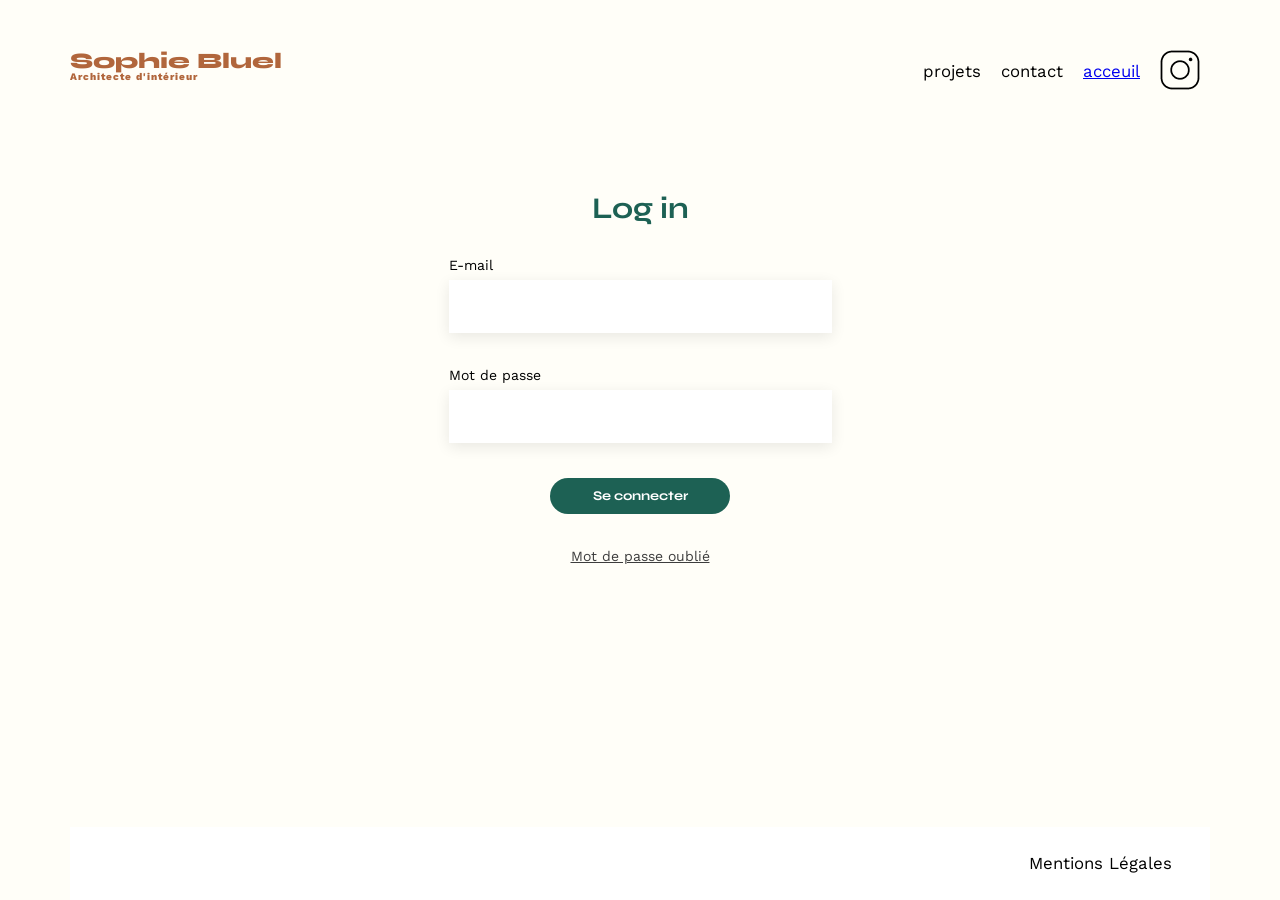
==== FrontEnd/login.html @ 019674e8 "Add login form page design" ====
<!DOCTYPE html>
<html lang="fr">

<head>
    <meta charset="UTF-8">
    <title>Sophie Bluel - Architecte d'intérieur</title>
    <meta name="viewport" content="width=device-width, initial-scale=1.0">
    <link rel="preconnect" href="https://fonts.googleapis.com">
    <link rel="preconnect" href="https://fonts.gstatic.com" crossorigin>
    <link href="https://fonts.googleapis.com/css2?family=Syne:wght@700;800&family=Work+Sans&display=swap"
        rel="stylesheet">
    <meta name="description" content="">
    <link rel="stylesheet" href="./assets/style.css">
</head>

<body>
    <header>
        <h1>Sophie Bluel <span>Architecte d'intérieur</span></h1>
        <nav>
            <ul>
                <li>projets</li>
                <li>contact</li>
                <li><a href="index.html">acceuil</a></li>
                <li><img src="./assets/icons/instagram.png" alt="Instagram"></li>
            </ul>
        </nav>
    </header>
    <main>
        <section id="login">
            <form action="get">
                <h2>Log in</h2>
                <div class="input-container">
                    <label for="mail">E-mail</label>
                    <input type="mail" id="mail">
                </div>
                <div class="input-container">
                    <label for="password">Mot de passe</label>
                    <input type="password" id="password">
                </div>
                <input type="submit" name="" id="connect" value="Se connecter">
                <a href="#">Mot de passe oublié</a>
            </form>
        </section>
    </main>
    <footer>
        <nav>
            <ul>
                <li>Mentions Légales</li>
            </ul>
        </nav>
    </footer>
</body>

</html>
---- FrontEnd/assets/style.css ----
/* http://meyerweb.com/eric/tools/css/reset/
   v2.0 | 20110126
   License: none (public domain)
*/

html,
body,
div,
span,
applet,
object,
iframe,
h1,
h2,
h3,
h4,
h5,
h6,
p,
blockquote,
pre,
a,
abbr,
acronym,
address,
big,
cite,
code,
del,
dfn,
em,
img,
ins,
kbd,
q,
s,
samp,
small,
strike,
strong,
sub,
sup,
tt,
var,
b,
u,
i,
center,
dl,
dt,
dd,
ol,
ul,
li,
fieldset,
form,
label,
legend,
table,
caption,
tbody,
tfoot,
thead,
tr,
th,
td,
article,
aside,
canvas,
details,
embed,
figure,
figcaption,
footer,
header,
hgroup,
menu,
nav,
output,
ruby,
section,
summary,
time,
mark,
audio,
video {
	margin: 0;
	padding: 0;
	border: 0;
	font-size: 100%;
	font: inherit;
	vertical-align: baseline;
}

/* HTML5 display-role reset for older browsers */
article,
aside,
details,
figcaption,
figure,
footer,
header,
hgroup,
menu,
nav,
section {
	display: block;
}

body {
	line-height: 1;
}

ol,
ul {
	list-style: none;
}

blockquote,
q {
	quotes: none;
}

blockquote:before,
blockquote:after,
q:before,
q:after {
	content: '';
	content: none;
}

table {
	border-collapse: collapse;
	border-spacing: 0;
}

/** end reset css**/
body {
	max-width: 1140px;
	margin: auto;
	font-family: 'Work Sans';
	font-size: 14px;
	background-color: rgba(255, 254, 248, 1);
	display: flex;
	flex-direction: column;
	min-height: 100vh;
}

main{
	flex: 1;
}

header {
	display: flex;
	justify-content: space-between;
	margin: 50px 0
}

.login-link {
	cursor: pointer;
}

section {
	margin: 50px 0
}

h1 {
	display: flex;
	flex-direction: column;
	font-family: 'Syne';
	font-size: 22px;
	font-weight: 800;
	color: #B1663C
}

h1>span {
	font-family: 'Work Sans';
	font-size: 10px;
	letter-spacing: 0.1em;
	;
}

h2 {
	font-family: 'Syne';
	font-weight: 700;
	font-size: 30px;
	color: #1D6154
}

nav ul {
	display: flex;
	align-items: center;
	list-style-type: none;

}

nav li {
	padding: 0 10px;
	font-size: 1.2em;
}

li:hover {
	color: #B1663C;
}

#introduction {
	display: flex;
	align-items: center;
}

#introduction figure {
	flex: 1
}

#introduction img {
	display: block;
	margin: auto;
	width: 80%;
}

#introduction article {
	flex: 1
}

#introduction h2 {
	margin-bottom: 1em;
}

#introduction p {
	margin-bottom: 0.5em;
}

.filters-container {
	display: flex;
	justify-content: center;
	gap: 15px;
}

#portfolio h2 {
	text-align: center;
	margin-bottom: 1em;
}

/********** Filters buttons ************/
.filters-container button {
	font-family: "syne";
	font-weight: 700;
	font-size: 16px;
	font-style: bold;
	margin-bottom: 30px;
	border: 1px solid rgba(29, 97, 84, 1);
	background-color: transparent;
	padding: 8px 20px;
	border-radius: 60px;
	color: rgba(29, 97, 84, 1);
	transition: transform .3s ease, background-color .3s ease, color .3s ease;
}

.filters-container button:active {
	transform: translateY(2px);
}

.filters-container button:focus {
	background-color: #1D6154;
	color: white;
}

/*****************************************/

.gallery {
	width: 100%;
	display: grid;
	grid-template-columns: 1fr 1fr 1fr;
	grid-column-gap: 20px;
	grid-row-gap: 20px;
}

.gallery img {
	width: 100%;

}

#contact {
	width: 50%;
	margin: auto;
}

#contact>* {
	text-align: center;

}

#contact h2 {
	margin-bottom: 20px;
}

#contact form {
	text-align: left;
	margin-top: 30px;
	display: flex;
	flex-direction: column;
}

#contact input {
	height: 50px;
	font-size: 1.2em;
	border: none;
	box-shadow: 0px 4px 14px rgba(0, 0, 0, 0.09);
}

#contact label {
	margin: 2em 0 1em 0;
}

#contact textarea {
	border: none;
	box-shadow: 0px 4px 14px rgba(0, 0, 0, 0.09);
}

input[type="submit"] {
	font-family: 'Syne';
	font-weight: 700;
	color: white;
	background-color: #1D6154;
	margin: 2em auto;
	width: 180px;
	text-align: center;
	border-radius: 60px;
}

footer {
	background-color: white;
}


footer nav ul {
	display: flex;
	justify-content: flex-end;
	margin: 2em
}


#login {
	display: flex;
	justify-content: center;
	align-items: center;
}

#login form {
	display: flex;
	flex-direction: column;
	justify-content: center;
	align-items: center;
	gap: 35px;
}

#login a{
	color: rgba(61, 61, 61, 1);
}

.input-container {
	display: flex;
	flex-direction: column;
	gap: 8px;
}

#connect {
	margin: 0;
	border: none;
	padding: 10px 15px;
}

#mail,
#password {
	width: 379px;
	height: 51px;
	border: none;
	box-shadow: 0 4px 14px rgba(0, 0, 0, 0.09);
}

label {
	font-weight: 500px;
}
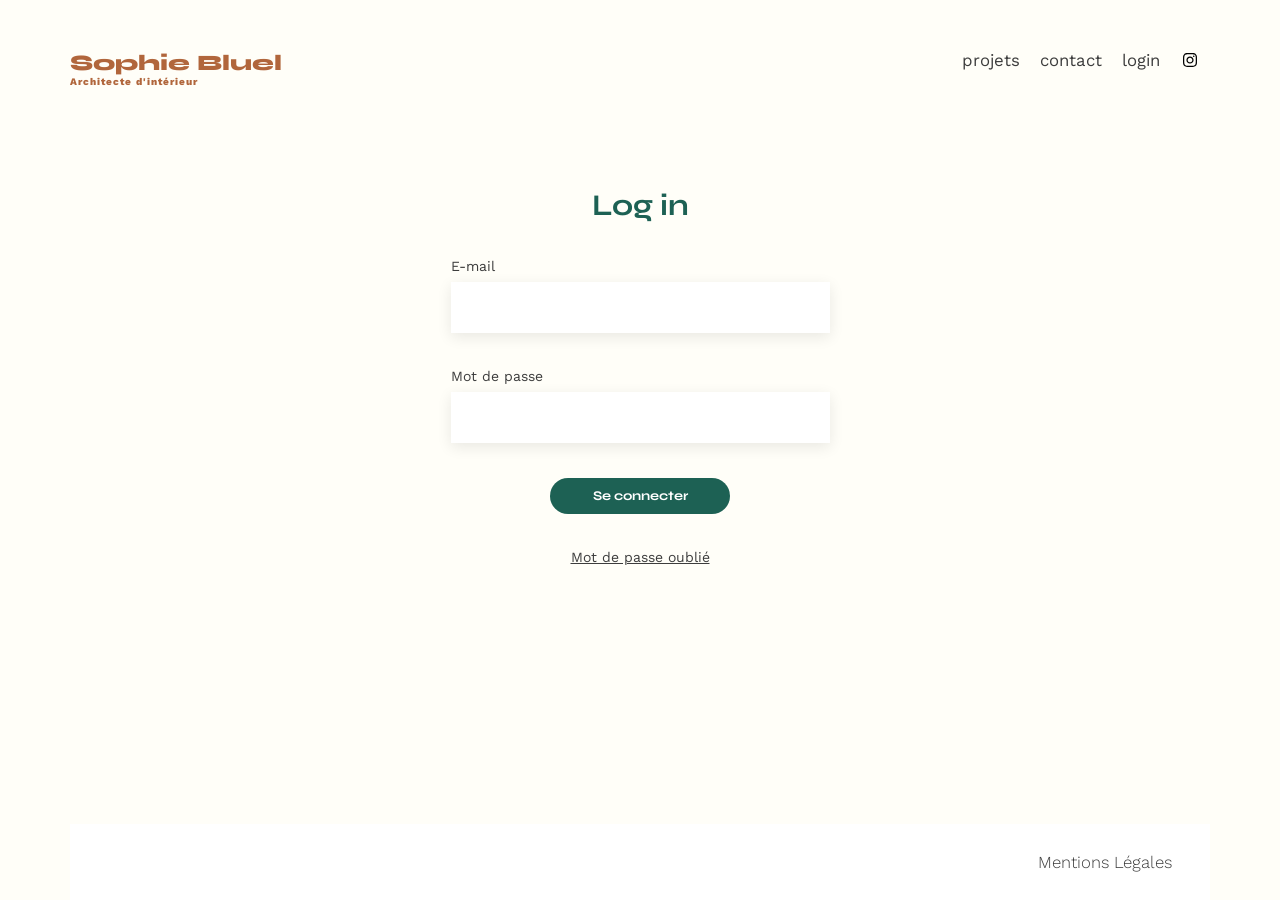
==== commit 638d8d68: "Improve CSS to better match Figma design" ====
--- a/FrontEnd/login.html
+++ b/FrontEnd/login.html
@@ -18,10 +18,10 @@
         <h1>Sophie Bluel <span>Architecte d'intérieur</span></h1>
         <nav>
             <ul>
-                <li>projets</li>
-                <li>contact</li>
-                <li><a href="index.html">acceuil</a></li>
-                <li><img src="./assets/icons/instagram.png" alt="Instagram"></li>
+                <li><a href="index.html">projets</a></li>
+                <li><a href="#contact">contact</a></li>
+                <li><a href="login.html">login</a></li>
+                <li><a href=""><img src="./assets/icons/instagram-brands-solid-full.svg" alt="Instagram" class="instagram-icon"></a></li>
             </ul>
         </nav>
     </header>
--- a/FrontEnd/assets/style.css
+++ b/FrontEnd/assets/style.css
@@ -1,149 +1,37 @@
-/* http://meyerweb.com/eric/tools/css/reset/
-   v2.0 | 20110126
-   License: none (public domain)
-*/
-
-html,
-body,
-div,
-span,
-applet,
-object,
-iframe,
-h1,
-h2,
-h3,
-h4,
-h5,
-h6,
-p,
-blockquote,
-pre,
-a,
-abbr,
-acronym,
-address,
-big,
-cite,
-code,
-del,
-dfn,
-em,
-img,
-ins,
-kbd,
-q,
-s,
-samp,
-small,
-strike,
-strong,
-sub,
-sup,
-tt,
-var,
-b,
-u,
-i,
-center,
-dl,
-dt,
-dd,
-ol,
-ul,
-li,
-fieldset,
-form,
-label,
-legend,
-table,
-caption,
-tbody,
-tfoot,
-thead,
-tr,
-th,
-td,
-article,
-aside,
-canvas,
-details,
-embed,
-figure,
-figcaption,
-footer,
-header,
-hgroup,
-menu,
-nav,
-output,
-ruby,
-section,
-summary,
-time,
-mark,
-audio,
-video {
+*,
+*::before,
+*:after{
 	margin: 0;
 	padding: 0;
-	border: 0;
-	font-size: 100%;
-	font: inherit;
-	vertical-align: baseline;
-}
-
-/* HTML5 display-role reset for older browsers */
-article,
-aside,
-details,
-figcaption,
-figure,
-footer,
-header,
-hgroup,
-menu,
-nav,
-section {
-	display: block;
-}
-
-body {
-	line-height: 1;
-}
-
-ol,
-ul {
-	list-style: none;
-}
-
-blockquote,
-q {
-	quotes: none;
-}
-
-blockquote:before,
-blockquote:after,
-q:before,
-q:after {
-	content: '';
-	content: none;
-}
-
-table {
-	border-collapse: collapse;
-	border-spacing: 0;
-}
-
-/** end reset css**/
+	box-sizing: border-box;
+}
+
+:root{
+	--main-color: rgba(61, 61, 61, 1);
+	--main-background-color:rgba(255, 254, 248, 1);
+}
+
 body {
 	max-width: 1140px;
 	margin: auto;
 	font-family: 'Work Sans';
 	font-size: 14px;
-	background-color: rgba(255, 254, 248, 1);
+	background-color: var(--main-background-color) ;
 	display: flex;
 	flex-direction: column;
 	min-height: 100vh;
+	color: var(--main-color)
+}
+
+a{
+	text-decoration: none;
+	color: var(--main-color);
+	
+}
+
+ol,
+ul {
+	list-style: none;
 }
 
 main{
@@ -154,6 +42,18 @@
 	display: flex;
 	justify-content: space-between;
 	margin: 50px 0
+}
+
+header nav ul{
+	display: flex;
+	align-items: center;
+}
+
+
+.instagram-icon{
+	width: 20px;
+	display: block;
+
 }
 
 .login-link {
@@ -191,7 +91,6 @@
 	display: flex;
 	align-items: center;
 	list-style-type: none;
-
 }
 
 nav li {
@@ -333,10 +232,12 @@
 }
 
 
+
 footer nav ul {
 	display: flex;
 	justify-content: flex-end;
-	margin: 2em
+	margin: 2em;
+	font-weight: 300;
 }
 
 
@@ -356,6 +257,7 @@
 
 #login a{
 	color: rgba(61, 61, 61, 1);
+	text-decoration:underline;
 }
 
 .input-container {
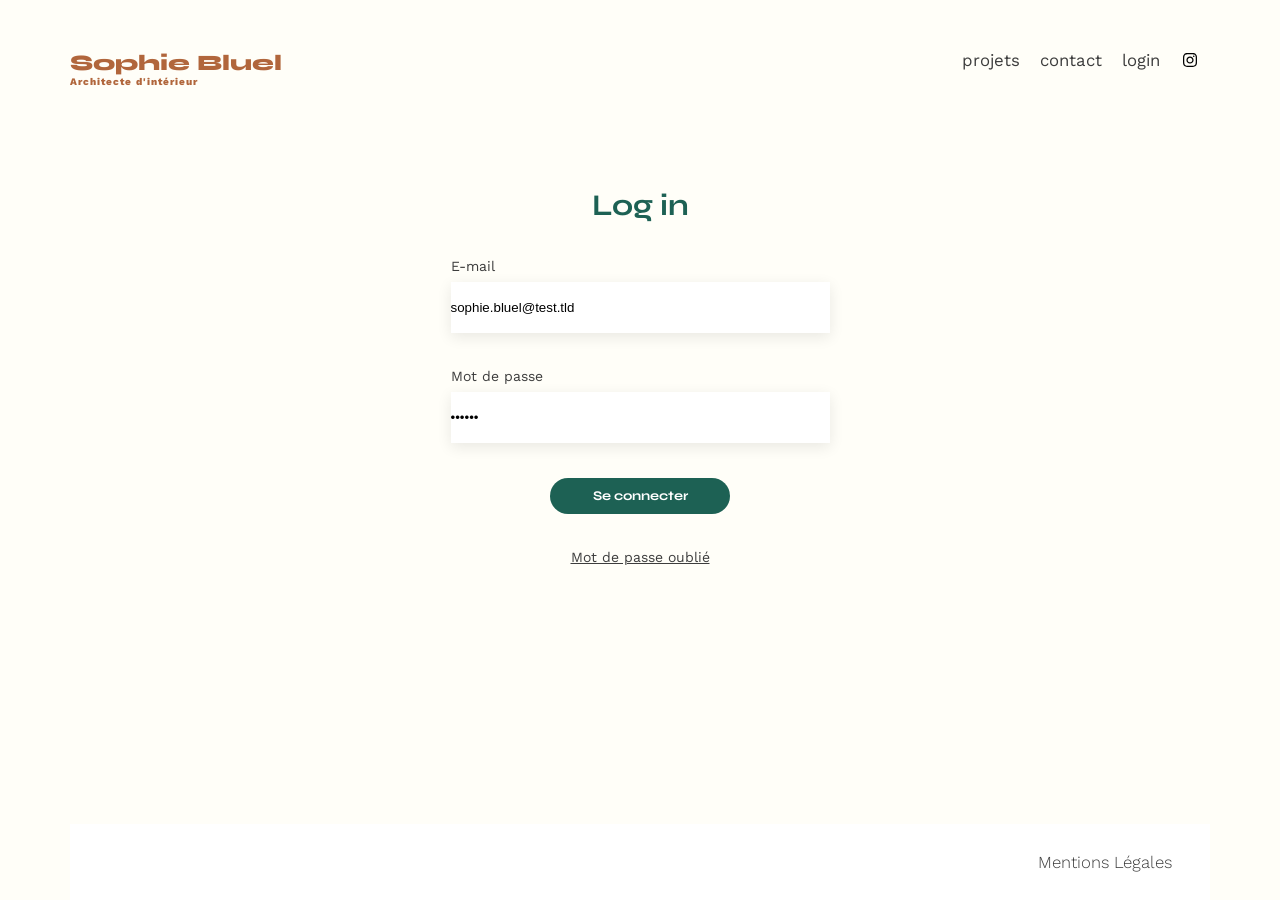
==== commit 8faad968: "Add login authentication with redirect, logout state, and error message handling" ====
--- a/FrontEnd/login.html
+++ b/FrontEnd/login.html
@@ -20,22 +20,22 @@
             <ul>
                 <li><a href="index.html">projets</a></li>
                 <li><a href="#contact">contact</a></li>
-                <li><a href="login.html">login</a></li>
+                <li><a href="login.html" class="login-link">login</a></li>
                 <li><a href=""><img src="./assets/icons/instagram-brands-solid-full.svg" alt="Instagram" class="instagram-icon"></a></li>
             </ul>
         </nav>
     </header>
     <main>
         <section id="login">
-            <form action="get">
+            <form action="get" class="login-form">
                 <h2>Log in</h2>
                 <div class="input-container">
-                    <label for="mail">E-mail</label>
-                    <input type="mail" id="mail">
+                    <label for="mail" >E-mail</label>
+                    <input type="mail" id="mail" value="sophie.bluel@test.tld">
                 </div>
                 <div class="input-container">
-                    <label for="password">Mot de passe</label>
-                    <input type="password" id="password">
+                    <label for="password" >Mot de passe</label>
+                    <input type="password" id="password" value="S0phie">
                 </div>
                 <input type="submit" name="" id="connect" value="Se connecter">
                 <a href="#">Mot de passe oublié</a>
@@ -49,6 +49,7 @@
             </ul>
         </nav>
     </footer>
+    <script type="module" src="./js/login.js"></script>
 </body>
 
 </html>
--- a/FrontEnd/assets/style.css
+++ b/FrontEnd/assets/style.css
@@ -282,4 +282,8 @@
 
 label {
 	font-weight: 500px;
+}
+
+.login-error-message{
+	color: red;
 }
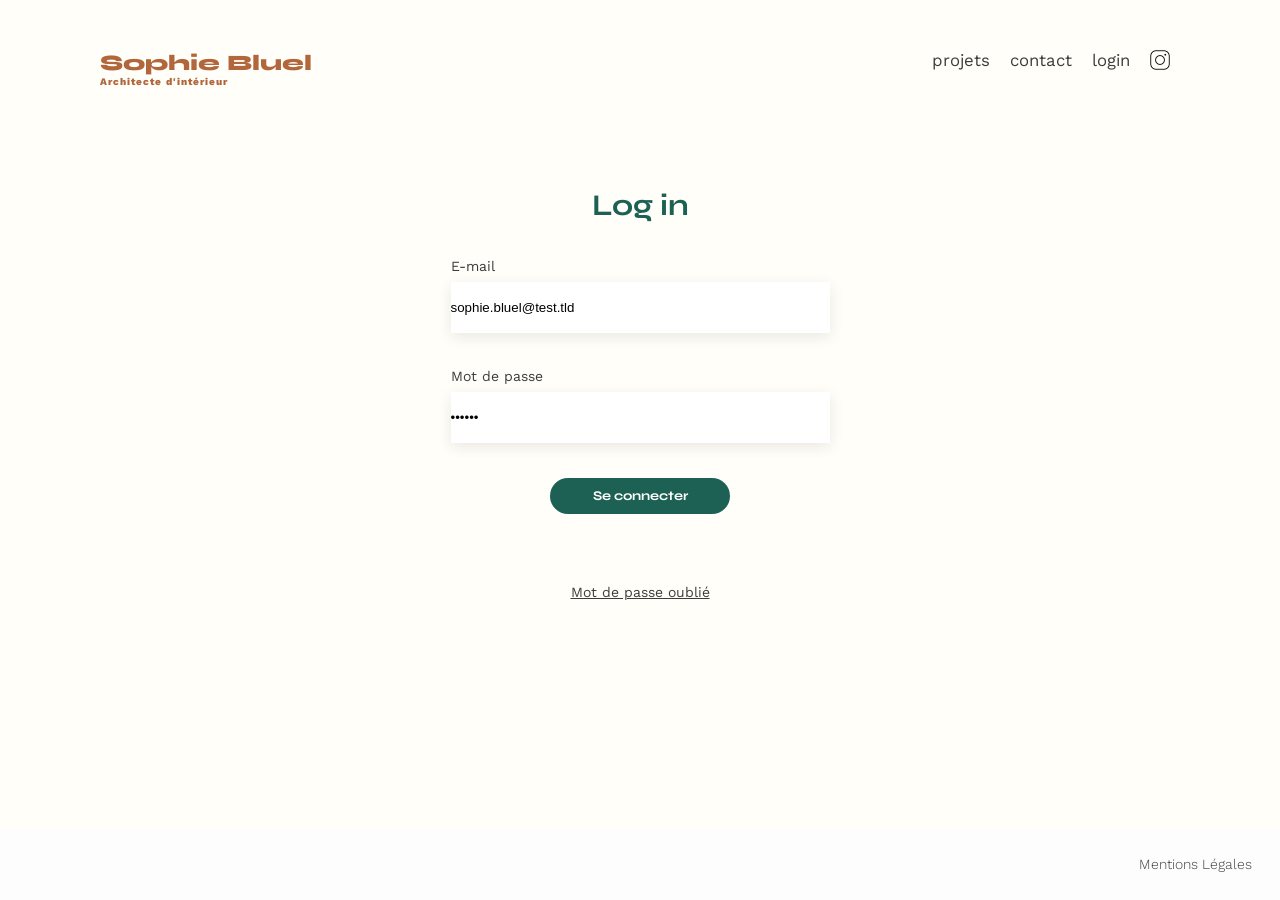
==== commit 5fe89431: "Add responsive design" ====
--- a/FrontEnd/login.html
+++ b/FrontEnd/login.html
@@ -16,25 +16,26 @@
 <body>
     <header>
         <h1>Sophie Bluel <span>Architecte d'intérieur</span></h1>
-        <nav>
+        <nav class="nav-hamburger">
             <ul>
                 <li><a href="index.html">projets</a></li>
                 <li><a href="#contact">contact</a></li>
                 <li><a href="login.html" class="login-link">login</a></li>
-                <li><a href=""><img src="./assets/icons/instagram-brands-solid-full.svg" alt="Instagram" class="instagram-icon"></a></li>
+  				<li><img src="./assets/icons/instagram.png" alt="Instagram" class="instagram-icon"></li>
             </ul>
         </nav>
+
     </header>
     <main>
         <section id="login">
-            <form action="get" class="login-form">
+            <form class="login-form">
                 <h2>Log in</h2>
                 <div class="input-container">
-                    <label for="mail" >E-mail</label>
+                    <label for="mail">E-mail</label>
                     <input type="mail" id="mail" value="sophie.bluel@test.tld">
                 </div>
                 <div class="input-container">
-                    <label for="password" >Mot de passe</label>
+                    <label for="password">Mot de passe</label>
                     <input type="password" id="password" value="S0phie">
                 </div>
                 <input type="submit" name="" id="connect" value="Se connecter">
@@ -43,13 +44,11 @@
         </section>
     </main>
     <footer>
-        <nav>
-            <ul>
-                <li>Mentions Légales</li>
-            </ul>
-        </nav>
+        <a href="#">Mentions Légales</a>
     </footer>
     <script type="module" src="./js/login.js"></script>
+    <script type="module" src="./js/gallery.js"></script>
+
 </body>
 
 </html>
--- a/FrontEnd/assets/style.css
+++ b/FrontEnd/assets/style.css
@@ -1,32 +1,53 @@
 *,
 *::before,
-*:after{
+*:after {
 	margin: 0;
 	padding: 0;
 	box-sizing: border-box;
 }
 
-:root{
+:root {
 	--main-color: rgba(61, 61, 61, 1);
-	--main-background-color:rgba(255, 254, 248, 1);
+	--main-background-color: rgba(255, 254, 248, 1);
 }
 
 body {
-	max-width: 1140px;
-	margin: auto;
+	width: 100%;
+	max-width: 1440px;
+	margin: 0 auto;
+	padding: 0 100px;
 	font-family: 'Work Sans';
 	font-size: 14px;
-	background-color: var(--main-background-color) ;
+	background-color: var(--main-background-color);
 	display: flex;
 	flex-direction: column;
 	min-height: 100vh;
-	color: var(--main-color)
-}
-
-a{
+	color: var(--main-color);
+	position: relative;
+}
+
+.editing-mode-hero {
+	width: 100%;
+	height: 59px;
+	background-color: rgba(0, 0, 0, 1);
+	color: white;
+	display: flex;
+	justify-content: center;
+	align-items: center;
+	gap: 10px;
+	position: fixed;
+	left: 0;
+	top: 0;
+}
+
+.edit-mode-icon {
+	height: 15.58px;
+}
+
+a {
 	text-decoration: none;
 	color: var(--main-color);
-	
+
 }
 
 ol,
@@ -34,7 +55,7 @@
 	list-style: none;
 }
 
-main{
+main {
 	flex: 1;
 }
 
@@ -44,13 +65,17 @@
 	margin: 50px 0
 }
 
-header nav ul{
-	display: flex;
-	align-items: center;
-}
-
-
-.instagram-icon{
+header nav ul {
+	display: flex;
+	align-items: center;
+}
+
+.menu-hamburger {
+	display: none;
+}
+
+
+.instagram-icon {
 	width: 20px;
 	display: block;
 
@@ -77,7 +102,6 @@
 	font-family: 'Work Sans';
 	font-size: 10px;
 	letter-spacing: 0.1em;
-	;
 }
 
 h2 {
@@ -87,6 +111,14 @@
 	color: #1D6154
 }
 
+h3 {
+	text-align: center;
+	font-size: 26px;
+	font-weight: 400;
+	font-family: "work sans";
+	color: rgba(0, 0, 0, 1);
+}
+
 nav ul {
 	display: flex;
 	align-items: center;
@@ -133,15 +165,44 @@
 	display: flex;
 	justify-content: center;
 	gap: 15px;
+	margin-top: 1rem;
+}
+
+/******* Editing mode *********/
+.portfolio-header {
+	display: flex;
+	justify-content: center;
+	align-items: center;
+	gap: 40px;
+	margin: 92px 0;
+}
+
+.editing-button {
+	display: flex;
+	gap: 10px;
+	border: none;
+	background: none;
+	font-size: 14px;
+	font-family: "work sans";
+	cursor: pointer;
+	transition: transform .1s ease;
+}
+
+.editing-button:active {
+	transform: translateY(2px);
+}
+
+.editing-button img {
+	height: 15.58px;
 }
 
 #portfolio h2 {
 	text-align: center;
-	margin-bottom: 1em;
-}
+}
+
 
 /********** Filters buttons ************/
-.filters-container button {
+.filter-btn {
 	font-family: "syne";
 	font-weight: 700;
 	font-size: 16px;
@@ -155,11 +216,12 @@
 	transition: transform .3s ease, background-color .3s ease, color .3s ease;
 }
 
-.filters-container button:active {
+.filter-btn:active {
 	transform: translateY(2px);
 }
 
-.filters-container button:focus {
+
+.active {
 	background-color: #1D6154;
 	color: white;
 }
@@ -228,12 +290,15 @@
 }
 
 footer {
-	background-color: white;
-}
-
-
-
-footer nav ul {
+	background-color: rgb(253, 253, 253);
+	width: 100vw;
+	margin-left: -100px;
+	margin-right: -100px;
+}
+
+
+
+footer a {
 	display: flex;
 	justify-content: flex-end;
 	margin: 2em;
@@ -255,9 +320,9 @@
 	gap: 35px;
 }
 
-#login a{
+#login a {
 	color: rgba(61, 61, 61, 1);
-	text-decoration:underline;
+	text-decoration: underline;
 }
 
 .input-container {
@@ -284,6 +349,301 @@
 	font-weight: 500px;
 }
 
-.login-error-message{
+.login-error-message {
 	color: red;
+}
+
+/*************** Gallery photo modal ***********/
+.modal-background {
+	height: 100%;
+	width: 100%;
+	background-color: rgba(0, 0, 0, 0.3);
+	position: fixed;
+	z-index: 1;
+	top: 0;
+	left: 0;
+	display: flex;
+	justify-content: center;
+	align-items: center;
+}
+
+.gallery-modal {
+	border-radius: 10px;
+	padding: 50px 100px;
+	display: flex;
+	flex-direction: column;
+	background-color: rgba(255, 255, 255, 1);
+	position: relative;
+	z-index: 2;
+	width: 650px;
+}
+
+.gallery-modal h3 {
+	margin-bottom: 46px;
+}
+
+.xmark-btn {
+	cursor: pointer;
+	background-color: transparent;
+	position: absolute;
+	top: 50px;
+	right: 50px;
+	border: none;
+	transition: transform .1s ease;
+}
+
+.xmark-btn img {
+	height: 30px;
+}
+
+.xmark-btn:active {
+	transform: scale(.9);
+}
+
+.gallery-modal_grid {
+	display: grid;
+	grid-template-columns: repeat(5, 1fr);
+	grid-auto-rows: 102.57px;
+	column-gap: 12px;
+	row-gap: 30px;
+	width: 100%;
+	border-bottom: 1px solid rgba(179, 179, 179, 1);
+	padding-bottom: 50px;
+}
+
+.modal-gallery_item {
+	position: relative;
+}
+
+.modal-gallery_photo {
+	width: 100%;
+	height: 100%;
+	object-fit: cover;
+}
+
+.delete-work_btn {
+	background-color: black;
+	height: 17px;
+	width: 17px;
+	border-radius: 3px;
+	border: none;
+	display: flex;
+	justify-content: center;
+	align-items: center;
+	position: absolute;
+	top: 5px;
+	right: 5px;
+	cursor: pointer;
+	transition: transform .2s ease;
+}
+
+.delete-work_btn:active {
+	transform: scale(.92);
+}
+
+.delete-work_btn img {
+	height: 11px;
+}
+
+.modal-btn {
+	font-family: 'Syne';
+	font-weight: 700;
+	color: white;
+	background-color: #1D6154;
+	margin: 2em auto;
+	width: 180px;
+	text-align: center;
+	border-radius: 60px;
+	border: none;
+	padding: 10px 10px;
+	margin: 32px auto 0;
+	cursor: pointer;
+	transition: transform .3s ease;
+}
+
+.upload-submit_btn {
+	color: rgb(255, 255, 255);
+	background-color: rgb(167, 167, 167);
+}
+
+.enable {
+	background-color: #1D6154;
+}
+
+.modal-btn:active {
+	transform: translateY(2px);
+}
+
+/*************** Add photo modal ***********/
+.upload-modal {
+	border-radius: 10px;
+	padding: 50px 100px;
+	display: flex;
+	flex-direction: column;
+	gap: 30px;
+	background-color: rgba(255, 255, 255, 1);
+	position: absolute;
+	z-index: 3;
+	width: 650px;
+}
+
+.return-btn {
+	cursor: pointer;
+	border: none;
+	background: none;
+	position: absolute;
+	top: 26px;
+	left: 30px;
+	transition: transform .3s ease;
+}
+
+.return-btn:active {
+	transform: scale(.9);
+}
+
+.return-btn img {
+	height: 30px;
+}
+
+.close-upload-modal_btn {
+	cursor: pointer;
+	border: none;
+	background: none;
+	position: absolute;
+	top: 26px;
+	right: 30px;
+	transition: transform .3s ease;
+}
+
+.close-upload-modal_btn:active {
+	transform: scale(.9);
+}
+
+.close-upload-modal_btn img {
+	height: 30px;
+}
+
+.add-photo_form {
+	display: flex;
+	gap: 20px;
+	flex-direction: column;
+	justify-content: center;
+	align-items: center;
+}
+
+input[type="file"] {
+	display: none;
+}
+
+.addphoto-btn {
+	font-size: 14px;
+	font-family: "work sans";
+	font-weight: 500;
+	background-color: rgba(203, 214, 220, 1);
+	color: rgba(48, 102, 133, 1);
+	border: none;
+	border-radius: 50px;
+	padding: 10px 15px;
+	cursor: pointer;
+}
+
+.upload-preview {
+	background: none;
+	height: 100%;
+	padding: 0;
+}
+
+.input-box {
+	width: 100%;
+	display: flex;
+	flex-direction: column;
+	gap: 10px;
+}
+
+.input-box input,
+.input-box select {
+	height: 50px;
+	font-size: 1.2em;
+	border: none;
+	box-shadow: 0px 4px 14px rgba(0, 0, 0, 0.09);
+	width: 100%;
+	padding: 10px;
+}
+
+.line-box {
+	padding-bottom: 47px;
+	border-bottom: 1px solid rgba(179, 179, 179, 1);
+}
+
+.upload-box {
+	width: 100%;
+	height: 169px;
+	padding: 20px;
+	margin-bottom: 10px;
+	background-color: rgba(232, 241, 246, 1);
+	border-radius: 3px;
+	display: flex;
+	gap: 8px;
+	flex-direction: column;
+	justify-content: center;
+	align-items: center;
+}
+
+.upload-box img {
+	height: 76px;
+}
+
+.upload-preview_box {
+	padding: 0;
+}
+
+@media (max-width: 767.98px) {
+	body {
+		padding: 20px;
+	}
+
+	header {
+		flex-direction: column;
+		align-items: center;
+		gap: 20px;
+		margin-top: 0;
+		border-bottom: 2px solid rgb(123, 123, 123, 0.1);
+		width: 100vw;
+		margin-left: -20px;
+	}
+
+	header nav {}
+
+	header nav ul {
+		gap: 30px;
+		border-bottom-left-radius: 10px;
+		padding: 10px;
+		width: 30%;
+	}
+
+	#introduction {
+		flex-direction: column;
+		gap: 30px;
+		margin-top: 0px;
+	}
+
+	.filters-container {
+		flex-direction: column;
+		margin: 40px 20px;
+	}
+
+	.filter-btn {
+		margin: 0;
+	}
+
+	#contact {
+		margin: 0;
+		width: 100%;
+	}
+
+	footer {
+		margin-left: -20px;
+		margin-right: -20px;
+		margin-bottom: -20px;
+	}
 }
